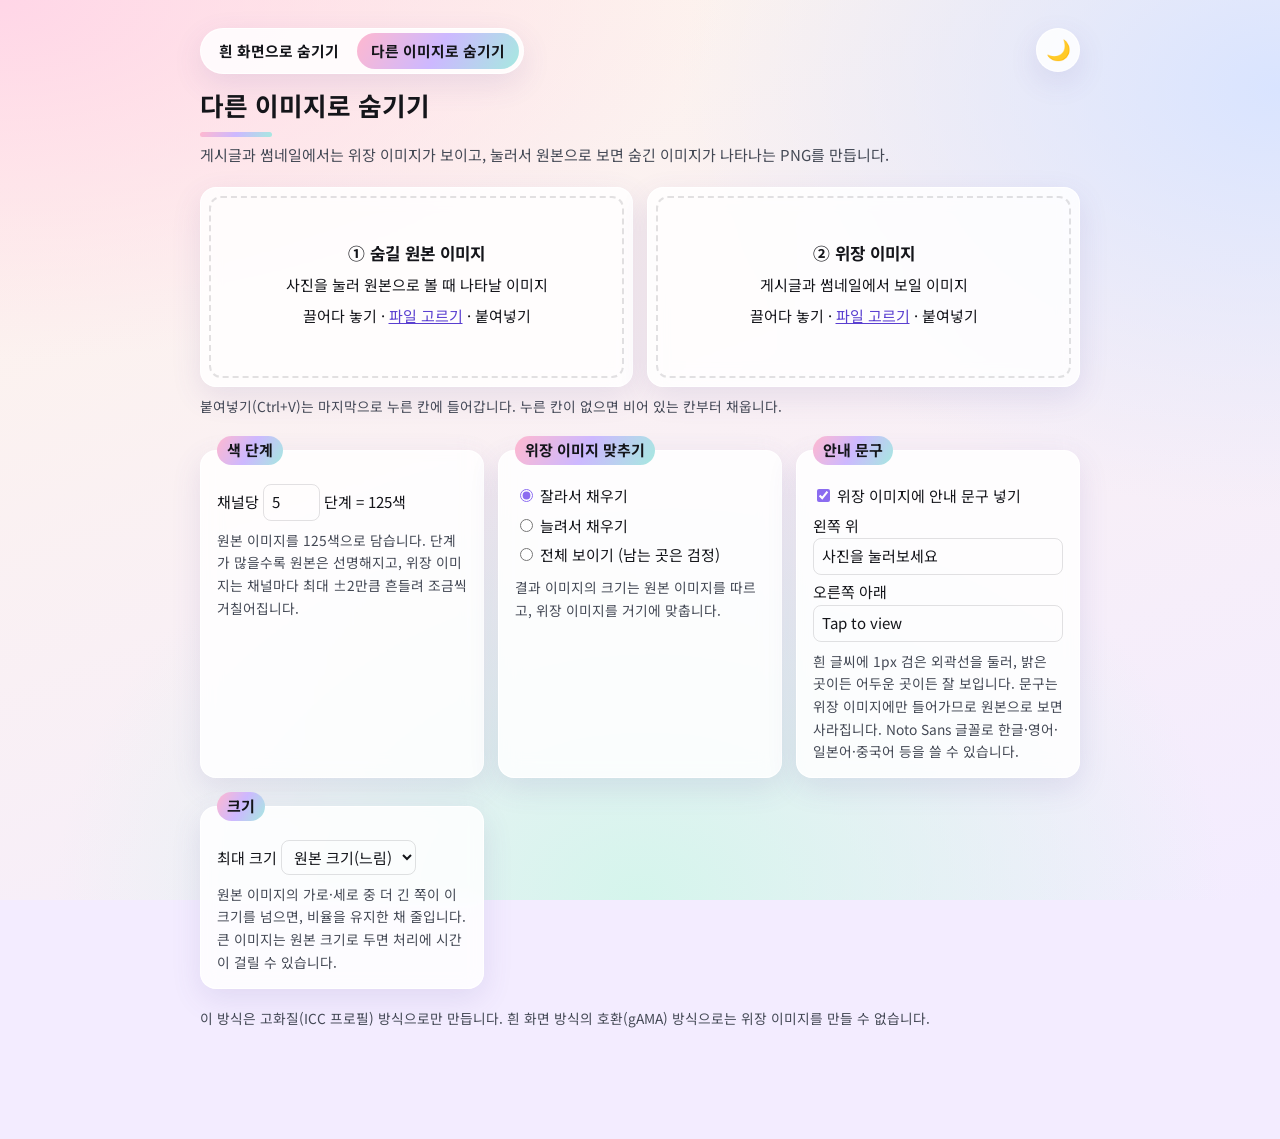
==== cover.html @ 961b7c30 "Add inset border option and 'hide behind another image' page - gt-core: ICC input table modes (white" ====
<!DOCTYPE html>
<html lang="ko">
<head>
    <meta charset="UTF-8">
    <meta name="viewport" content="width=device-width, initial-scale=1">
    <title>감마위장 · 다른 이미지로 숨기기</title>
    <link rel="preconnect" href="https://fonts.googleapis.com">
    <link rel="preconnect" href="https://fonts.gstatic.com" crossorigin>
    <link rel="stylesheet" href="https://fonts.googleapis.com/css2?family=Noto+Sans:wght@700&family=Noto+Sans+KR:wght@700&family=Noto+Sans+JP:wght@700&family=Noto+Sans+SC:wght@700&display=swap">
    <script>
        // 테마: 저장된 선택이 있으면 그걸, 없으면(첫 방문) 브라우저/OS의 모양 설정을 따른다. 깜빡임 방지를 위해 CSS보다 먼저 실행
        (function () {
            var t = null;
            try { t = localStorage.getItem('gt-theme'); } catch (e) {}
            if (t !== 'dark' && t !== 'light') t = matchMedia('(prefers-color-scheme: dark)').matches ? 'dark' : 'light';
            document.documentElement.setAttribute('data-theme', t);
        })();
    </script>
    <link rel="stylesheet" type="text/css" href="res/gamma.css">
    <script src="res/gt-core.js"></script>
    <script src="res/common.js" defer></script>
    <script src="res/cover.js" defer></script>
</head>
<body>
<main>
    <header>
        <div>
            <nav class="tabs" aria-label="변환 종류">
                <a href="gamma.html">흰 화면으로 숨기기</a>
                <a href="cover.html" aria-current="page">다른 이미지로 숨기기</a>
            </nav>
            <h1>다른 이미지로 숨기기</h1>
            <p class="sub">게시글과 썸네일에서는 위장 이미지가 보이고, 눌러서 원본으로 보면 숨긴 이미지가 나타나는 PNG를 만듭니다.</p>
        </div>
        <button type="button" id="themeToggle"></button>
    </header>

    <section class="pair">
        <div class="dropzone" id="hiddenZone" tabindex="0">
            <strong>① 숨길 원본 이미지</strong>
            <span>사진을 눌러 원본으로 볼 때 나타날 이미지</span>
            <span>끌어다 놓기 · <label class="linklike">파일 고르기<input type="file" id="hiddenInput" accept="image/*" hidden></label> · 붙여넣기</span>
            <img class="preview" id="hiddenPreview" alt="" hidden>
            <span class="filename" id="hiddenName"></span>
        </div>
        <div class="dropzone" id="coverZone" tabindex="0">
            <strong>② 위장 이미지</strong>
            <span>게시글과 썸네일에서 보일 이미지</span>
            <span>끌어다 놓기 · <label class="linklike">파일 고르기<input type="file" id="coverInput" accept="image/*" hidden></label> · 붙여넣기</span>
            <img class="preview" id="coverPreview" alt="" hidden>
            <span class="filename" id="coverName"></span>
        </div>
    </section>
    <p class="hint">붙여넣기(Ctrl+V)는 마지막으로 누른 칸에 들어갑니다. 누른 칸이 없으면 비어 있는 칸부터 채웁니다.</p>

    <form id="options">
        <fieldset>
            <legend>색 단계</legend>
            <label>채널당 <input type="number" id="levels" min="2" max="8" value="5"> 단계
                = <span id="levelcount"></span>색</label>
            <p class="hint" id="levelhint"></p>
        </fieldset>

        <fieldset>
            <legend>위장 이미지 맞추기</legend>
            <label><input type="radio" name="fit" value="crop" checked> 잘라서 채우기</label>
            <label><input type="radio" name="fit" value="stretch"> 늘려서 채우기</label>
            <label><input type="radio" name="fit" value="contain"> 전체 보이기 (남는 곳은 검정)</label>
            <p class="hint">결과 이미지의 크기는 원본 이미지를 따르고, 위장 이미지를 거기에 맞춥니다.</p>
        </fieldset>

        <fieldset>
            <legend>안내 문구</legend>
            <label><input type="checkbox" id="textOn" checked> 위장 이미지에 안내 문구 넣기</label>
            <div id="textOptions">
                <label>왼쪽 위 <input type="text" id="textTL" value="사진을 눌러보세요"></label>
                <label>오른쪽 아래 <input type="text" id="textBR" value="Tap to view"></label>
                <p class="hint">흰 글씨에 1px 검은 외곽선을 둘러, 밝은 곳이든 어두운 곳이든 잘 보입니다.
                    문구는 위장 이미지에만 들어가므로 원본으로 보면 사라집니다.
                    Noto Sans 글꼴로 한글·영어·일본어·중국어 등을 쓸 수 있습니다.</p>
            </div>
        </fieldset>

        <fieldset>
            <legend>크기</legend>
            <label>최대 크기
                <select id="maxside">
                    <option value="0" selected>원본 크기(느림)</option>
                    <option value="2048">2048px</option>
                    <option value="1600">1600px</option>
                    <option value="1280">1280px</option>
                </select>
            </label>
            <p class="hint">원본 이미지의 가로·세로 중 더 긴 쪽이 이 크기를 넘으면, 비율을 유지한 채 줄입니다.
                큰 이미지는 원본 크기로 두면 처리에 시간이 걸릴 수 있습니다.</p>
        </fieldset>
    </form>

    <p class="hint">이 방식은 고화질(ICC 프로필) 방식으로만 만듭니다. 흰 화면 방식의 호환(gAMA) 방식으로는 위장 이미지를 만들 수 없습니다.</p>
    <p id="status" role="status"></p>

    <section id="result" hidden>
        <div class="views">
            <figure>
                <canvas id="viewThumb"></canvas>
                <figcaption>게시글·썸네일에서 보이는 모습<br><small>(색 정보가 버려진 상태)</small></figcaption>
            </figure>
            <figure>
                <a id="viewLink" target="_blank"><img id="viewOrig" alt="결과 이미지"></a>
                <figcaption>원본으로 볼 때 보이는 모습<br><small>(이 브라우저가 실제로 그린 결과)</small></figcaption>
            </figure>
        </div>
        <p id="support" class="warning" hidden></p>
        <a id="download" class="button">PNG 저장하기</a>
        <p class="hint">결과 이미지를 그대로 올리세요. 다른 프로그램에서 편집하거나 다시 저장하면 숨김이 풀리거나 망가질 수 있습니다.
            사이트가 썸네일을 만들 때 색 정보(ICC)를 반영하면 썸네일에서도 원본 이미지가 보일 수 있고, 원본까지 다시 압축하면 원본에서도 위장 이미지가 보일 수 있습니다.</p>
    </section>
</main>
</body>
</html>
---- res/gamma.css ----
/* ---------- 색 토큰: 라이트(기본) ---------- */
:root {
    color-scheme: light;
    --fg: #14151a;
    --muted: #444955;
    --line: rgba(20, 21, 26, 0.12);
    --card: rgba(255, 255, 255, 0.84);
    --card-edge: rgba(255, 255, 255, 0.95);
    --shadow: 0 10px 30px rgba(92, 72, 160, 0.12);
    --link: #5a3fd0;
    --ok: #0b6b5f;
    --warn: #b42318;
    --bg:
        radial-gradient(1200px 600px at 0% 0%, #ffd6e7 0%, transparent 60%),
        radial-gradient(1000px 700px at 100% 10%, #d9e4ff 0%, transparent 60%),
        radial-gradient(900px 700px at 50% 100%, #d5f5ec 0%, transparent 65%),
        linear-gradient(160deg, #fff4ea 0%, #f3ecff 100%);
    --pastel: linear-gradient(120deg, #ffb8cf 0%, #cdb8ff 50%, #a6e9e0 100%);
    --pastel-soft: linear-gradient(120deg, rgba(255, 184, 207, 0.35), rgba(205, 184, 255, 0.35), rgba(166, 233, 224, 0.35));
    --on-pastel: #14151a;
}

/* ---------- 다크 ---------- */
:root[data-theme="dark"] {
    color-scheme: dark;
    --fg: #f5f6fa;
    --muted: #c9cdd8;
    --line: rgba(255, 255, 255, 0.14);
    --card: rgba(26, 27, 38, 0.86);
    --card-edge: rgba(255, 255, 255, 0.08);
    --shadow: 0 10px 30px rgba(0, 0, 0, 0.35);
    --link: #cbbcff;
    --ok: #8ee8d8;
    --warn: #ff9b91;
    --bg:
        radial-gradient(1000px 600px at 0% 0%, rgba(255, 150, 196, 0.22) 0%, transparent 60%),
        radial-gradient(900px 650px at 100% 10%, rgba(140, 170, 255, 0.22) 0%, transparent 60%),
        radial-gradient(900px 700px at 50% 100%, rgba(120, 230, 205, 0.16) 0%, transparent 65%),
        linear-gradient(160deg, #13131c 0%, #171523 100%);
    --pastel-soft: linear-gradient(120deg, rgba(255, 184, 207, 0.16), rgba(205, 184, 255, 0.16), rgba(166, 233, 224, 0.16));
}

/* ---------- 기본 ---------- */
* { box-sizing: border-box; }
html { background: #f3ecff; }
:root[data-theme="dark"] { background: #13131c; }
body {
    margin: 0;
    padding: 28px 16px 56px;
    min-height: 100vh;
    background: var(--bg);
    background-attachment: fixed;
    color: var(--fg);
    font: 15px/1.65 "Noto Sans KR", "Noto Sans", system-ui, sans-serif;
    transition: color .2s ease;
}
main { max-width: 880px; margin: 0 auto; }
a { color: var(--link); }

/* 상단 탭 */
.tabs { display: inline-flex; gap: 4px; padding: 4px; margin-bottom: 14px; border-radius: 99px;
        background: var(--card); border: 1px solid var(--card-edge); box-shadow: var(--shadow); flex-wrap: wrap; }
.tabs a { padding: 6px 14px; border-radius: 99px; color: var(--fg); text-decoration: none; font-weight: 700; font-size: 0.92rem; }
.tabs a:hover { background: var(--pastel-soft); }
.tabs a[aria-current="page"] { background: var(--pastel); color: var(--on-pastel); }
.tabs a:focus-visible { outline: 3px solid var(--link); outline-offset: 2px; }

header { display: flex; align-items: flex-start; justify-content: space-between; gap: 12px; margin-bottom: 20px; }
h1 { font-size: 1.6rem; line-height: 1.3; margin: 0 0 6px; }
h1::after {
    content: ""; display: block; width: 72px; height: 5px; margin-top: 10px;
    border-radius: 99px; background: var(--pastel);
}
.sub { color: var(--muted); margin: 0; }

#themeToggle {
    flex: none; width: 44px; height: 44px; border-radius: 50%;
    border: 1px solid var(--card-edge); background: var(--card); box-shadow: var(--shadow);
    font-size: 20px; line-height: 1; cursor: pointer;
}
#themeToggle:focus-visible, .button:focus-visible, #dropzone:focus-visible { outline: 3px solid var(--link); outline-offset: 2px; }

/* ---------- 카드 ---------- */
.dropzone, #dropzone, fieldset, figure {
    background: var(--card);
    border: 1px solid var(--card-edge);
    border-radius: 16px;
    box-shadow: var(--shadow);
    -webkit-backdrop-filter: blur(10px);
    backdrop-filter: blur(10px);
}
#dropzone, .dropzone {
    position: relative;
    display: flex; flex-direction: column; gap: 6px; align-items: center; justify-content: center;
    min-height: 170px; padding: 24px; text-align: center;
}
#dropzone::before, .dropzone::before {           /* 안쪽 점선 테두리 */
    content: ""; position: absolute; inset: 8px; border-radius: 12px;
    border: 2px dashed var(--line); pointer-events: none;
}
#dropzone.over, .dropzone.over { background-image: var(--pastel-soft); }
#dropzone.over::before, .dropzone.over::before { border-color: var(--link); }
#dropzone strong, .dropzone strong { font-size: 1.05rem; }

/* 위장 이미지 페이지: 입력 두 칸 */
.pair { display: grid; grid-template-columns: repeat(auto-fit, minmax(260px, 1fr)); gap: 14px; }
.dropzone { min-height: 200px; }
.dropzone .preview { max-width: 100%; max-height: 140px; border-radius: 6px; }
.dropzone .preview[hidden] { display: none; }
.dropzone:focus-visible { outline: 3px solid var(--link); outline-offset: 2px; }
#filename, .filename { color: var(--ok); font-weight: 700; }
.linklike { color: var(--link); text-decoration: underline; cursor: pointer; background: none; border: 0; padding: 0; font: inherit; }

#options { display: grid; grid-template-columns: repeat(auto-fit, minmax(250px, 1fr)); gap: 14px; margin: 18px 0; }
fieldset { margin: 0; padding: 14px 16px; min-width: 0; }
legend {
    font-weight: 700; padding: 2px 10px; border-radius: 99px;
    background: var(--pastel); color: var(--on-pastel);
}
fieldset label { display: block; margin: 5px 0; }
fieldset label.sep { margin-top: 12px; padding-top: 10px; border-top: 1px solid var(--line); }
fieldset label.disabled { color: var(--muted); opacity: 0.6; }
input[type=number] { width: 3.8em; }
input[type=text], select, input[type=number] {
    padding: 5px 8px; font: inherit; color: var(--fg);
    background: transparent; border: 1px solid var(--line); border-radius: 8px;
}
input[type=text] { width: 100%; }
select option { color: #14151a; background: #fff; }
input[type=radio], input[type=checkbox] { accent-color: #8b6cf0; }
.hint { color: var(--muted); font-size: 0.86rem; margin: 8px 0 0; }
#palettepreview { display: block; margin: 10px 0 0; border: 1px solid var(--line); border-radius: 6px; }

#status { min-height: 1.6em; font-weight: 700; }

/* ---------- 결과 ---------- */
.views { display: grid; grid-template-columns: repeat(auto-fit, minmax(260px, 1fr)); gap: 14px; }
figure { margin: 0; padding: 12px; text-align: center; }
figure canvas, figure img { display: block; max-width: 100%; height: auto; margin: 0 auto; border-radius: 4px; }
figcaption { margin-top: 8px; font-size: 0.92rem; }
figcaption small { color: var(--muted); }
.warning { color: var(--warn); font-weight: 700; }
.button {
    display: inline-block; margin: 16px 0 4px; padding: 11px 22px; border-radius: 99px;
    background: var(--pastel); color: var(--on-pastel);
    font-weight: 700; text-decoration: none; box-shadow: var(--shadow);
    transition: transform .15s ease, filter .15s ease;
}
.button:hover { transform: translateY(-1px); filter: saturate(1.15); }

@media (prefers-reduced-motion: reduce) { * { transition: none !important; } }
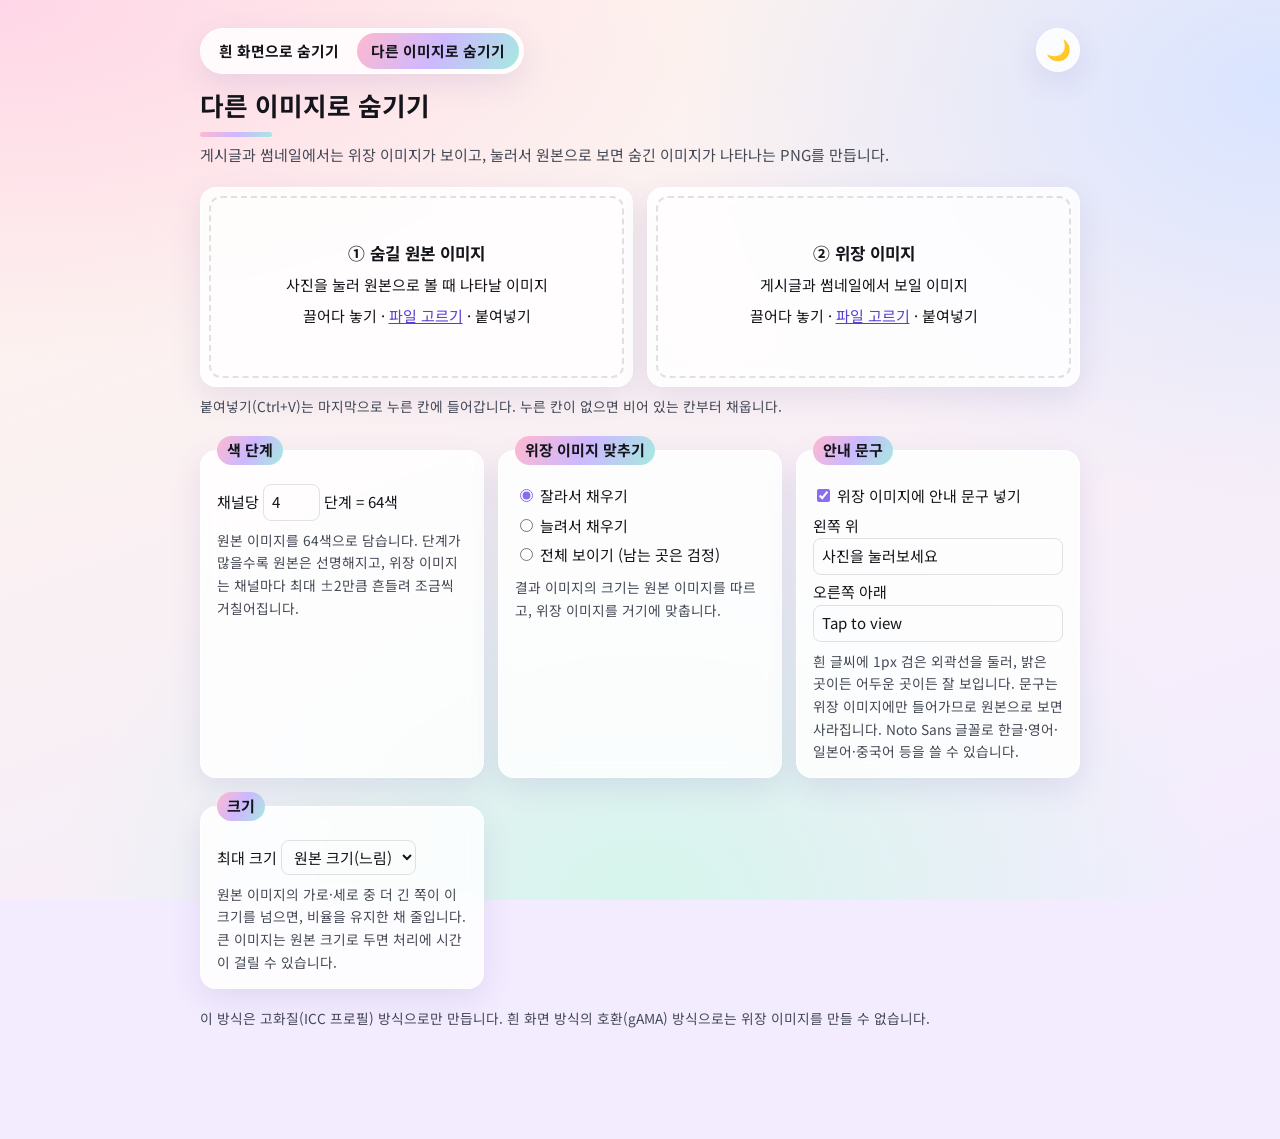
==== commit e6dfa82e: "Retune gAMA levels, default to 4 levels, add width note and safe filenames" ====
--- a/cover.html
+++ b/cover.html
@@ -56,7 +56,7 @@
     <form id="options">
         <fieldset>
             <legend>색 단계</legend>
-            <label>채널당 <input type="number" id="levels" min="2" max="8" value="5"> 단계
+            <label>채널당 <input type="number" id="levels" min="2" max="8" value="4"> 단계
                 = <span id="levelcount"></span>색</label>
             <p class="hint" id="levelhint"></p>
         </fieldset>
@@ -114,6 +114,7 @@
         <a id="download" class="button">PNG 저장하기</a>
         <p class="hint">결과 이미지를 그대로 올리세요. 다른 프로그램에서 편집하거나 다시 저장하면 숨김이 풀리거나 망가질 수 있습니다.
             사이트가 썸네일을 만들 때 색 정보(ICC)를 반영하면 썸네일에서도 원본 이미지가 보일 수 있고, 원본까지 다시 압축하면 원본에서도 위장 이미지가 보일 수 있습니다.</p>
+        <p class="hint"><strong>PC 게시판에서는 가로 860px 이상을 권합니다.</strong> 게시판이 큰 이미지만 줄여서 싣고 그때만 "원본 보기" 클릭이 생기기 때문에, 그보다 작으면 눌러도 원본이 안 열릴 수 있습니다. 모바일은 크기와 상관없이 열리고, 글 하단 첨부파일 목록으로는 언제나 원본을 받을 수 있습니다.
     </section>
 </main>
 </body>
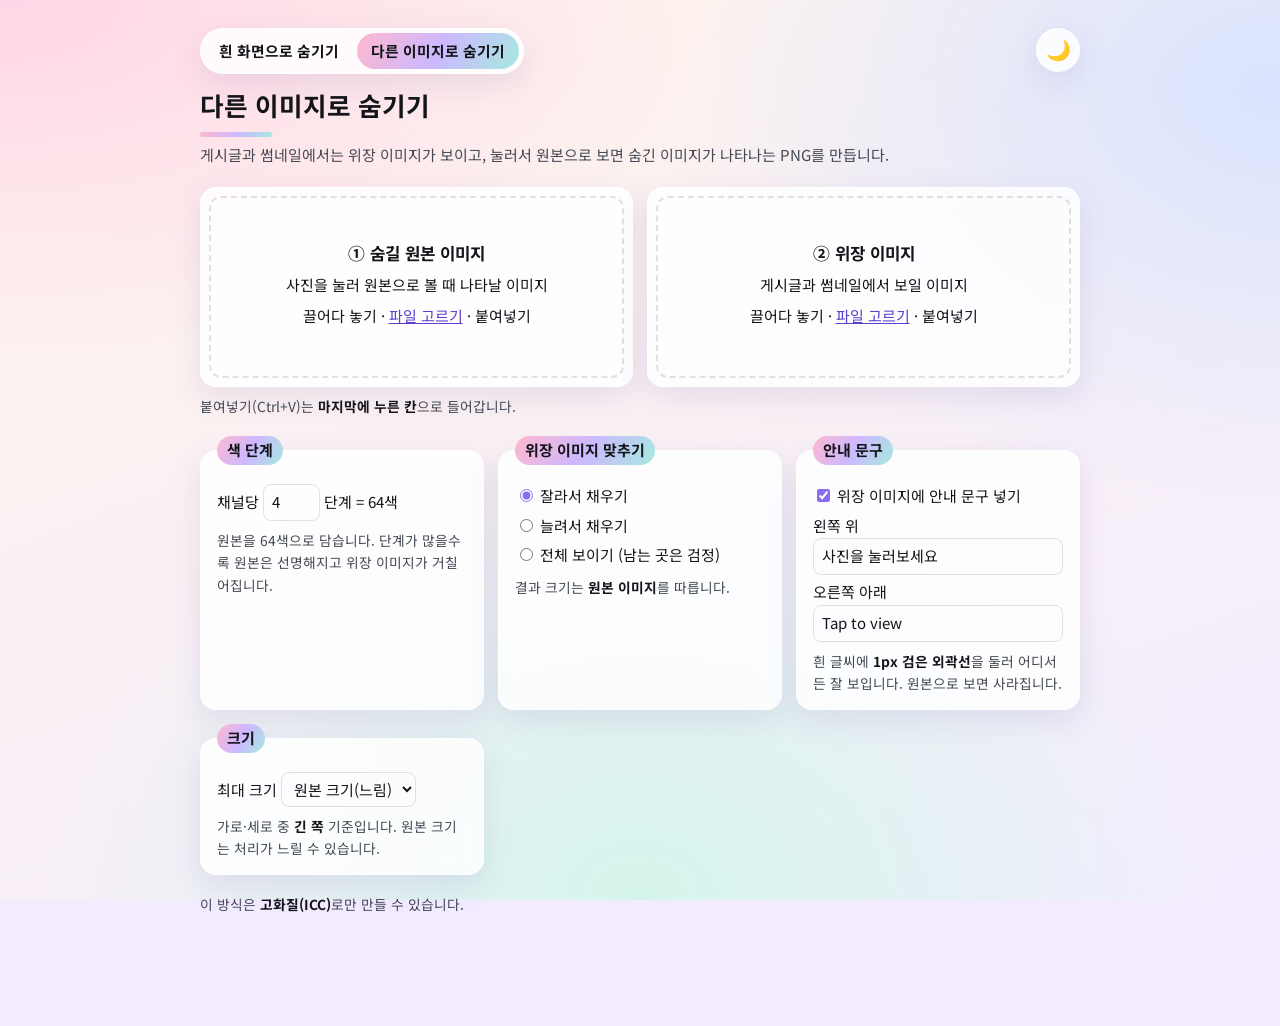
==== commit 138a4848: "Confirm gAMA floor 32 with Floyd-Steinberg, condense UI hints" ====
--- a/cover.html
+++ b/cover.html
@@ -51,7 +51,7 @@
             <span class="filename" id="coverName"></span>
         </div>
     </section>
-    <p class="hint">붙여넣기(Ctrl+V)는 마지막으로 누른 칸에 들어갑니다. 누른 칸이 없으면 비어 있는 칸부터 채웁니다.</p>
+    <p class="hint">붙여넣기(Ctrl+V)는 <b>마지막에 누른 칸</b>으로 들어갑니다.</p>
 
     <form id="options">
         <fieldset>
@@ -66,7 +66,7 @@
             <label><input type="radio" name="fit" value="crop" checked> 잘라서 채우기</label>
             <label><input type="radio" name="fit" value="stretch"> 늘려서 채우기</label>
             <label><input type="radio" name="fit" value="contain"> 전체 보이기 (남는 곳은 검정)</label>
-            <p class="hint">결과 이미지의 크기는 원본 이미지를 따르고, 위장 이미지를 거기에 맞춥니다.</p>
+            <p class="hint">결과 크기는 <b>원본 이미지</b>를 따릅니다.</p>
         </fieldset>
 
         <fieldset>
@@ -75,9 +75,8 @@
             <div id="textOptions">
                 <label>왼쪽 위 <input type="text" id="textTL" value="사진을 눌러보세요"></label>
                 <label>오른쪽 아래 <input type="text" id="textBR" value="Tap to view"></label>
-                <p class="hint">흰 글씨에 1px 검은 외곽선을 둘러, 밝은 곳이든 어두운 곳이든 잘 보입니다.
-                    문구는 위장 이미지에만 들어가므로 원본으로 보면 사라집니다.
-                    Noto Sans 글꼴로 한글·영어·일본어·중국어 등을 쓸 수 있습니다.</p>
+                <p class="hint">흰 글씨에 <b>1px 검은 외곽선</b>을 둘러 어디서든 잘 보입니다.
+                    원본으로 보면 사라집니다.</p>
             </div>
         </fieldset>
 
@@ -91,12 +90,11 @@
                     <option value="1280">1280px</option>
                 </select>
             </label>
-            <p class="hint">원본 이미지의 가로·세로 중 더 긴 쪽이 이 크기를 넘으면, 비율을 유지한 채 줄입니다.
-                큰 이미지는 원본 크기로 두면 처리에 시간이 걸릴 수 있습니다.</p>
+            <p class="hint">가로·세로 중 <b>긴 쪽</b> 기준입니다. 원본 크기는 처리가 느릴 수 있습니다.</p>
         </fieldset>
     </form>
 
-    <p class="hint">이 방식은 고화질(ICC 프로필) 방식으로만 만듭니다. 흰 화면 방식의 호환(gAMA) 방식으로는 위장 이미지를 만들 수 없습니다.</p>
+    <p class="hint">이 방식은 <b>고화질(ICC)</b>로만 만들 수 있습니다.</p>
     <p id="status" role="status"></p>
 
     <section id="result" hidden>
@@ -112,9 +110,11 @@
         </div>
         <p id="support" class="warning" hidden></p>
         <a id="download" class="button">PNG 저장하기</a>
-        <p class="hint">결과 이미지를 그대로 올리세요. 다른 프로그램에서 편집하거나 다시 저장하면 숨김이 풀리거나 망가질 수 있습니다.
-            사이트가 썸네일을 만들 때 색 정보(ICC)를 반영하면 썸네일에서도 원본 이미지가 보일 수 있고, 원본까지 다시 압축하면 원본에서도 위장 이미지가 보일 수 있습니다.</p>
-        <p class="hint"><strong>PC 게시판에서는 가로 860px 이상을 권합니다.</strong> 게시판이 큰 이미지만 줄여서 싣고 그때만 "원본 보기" 클릭이 생기기 때문에, 그보다 작으면 눌러도 원본이 안 열릴 수 있습니다. 모바일은 크기와 상관없이 열리고, 글 하단 첨부파일 목록으로는 언제나 원본을 받을 수 있습니다.
+        <ul class="hint">
+            <li>결과 이미지를 <b>그대로</b> 올리세요. 편집하거나 다시 저장하면 숨김이 풀립니다.</li>
+            <li>PC 게시판은 <b>가로 860px 이상</b>이어야 눌러서 원본 보기가 뜹니다(모바일은 무관).</li>
+            <li>사이트가 색 정보를 반영하면 썸네일에서도 원본이 보일 수 있습니다.</li>
+        </ul>
     </section>
 </main>
 </body>
--- a/res/gamma.css
+++ b/res/gamma.css
@@ -129,6 +129,9 @@
 select option { color: #14151a; background: #fff; }
 input[type=radio], input[type=checkbox] { accent-color: #8b6cf0; }
 .hint { color: var(--muted); font-size: 0.86rem; margin: 8px 0 0; }
+ul.hint { padding-left: 1.1em; }
+ul.hint li { margin: 3px 0; }
+.hint b { color: var(--fg); font-weight: 700; }
 #palettepreview { display: block; margin: 10px 0 0; border: 1px solid var(--line); border-radius: 6px; }
 
 #status { min-height: 1.6em; font-weight: 700; }
